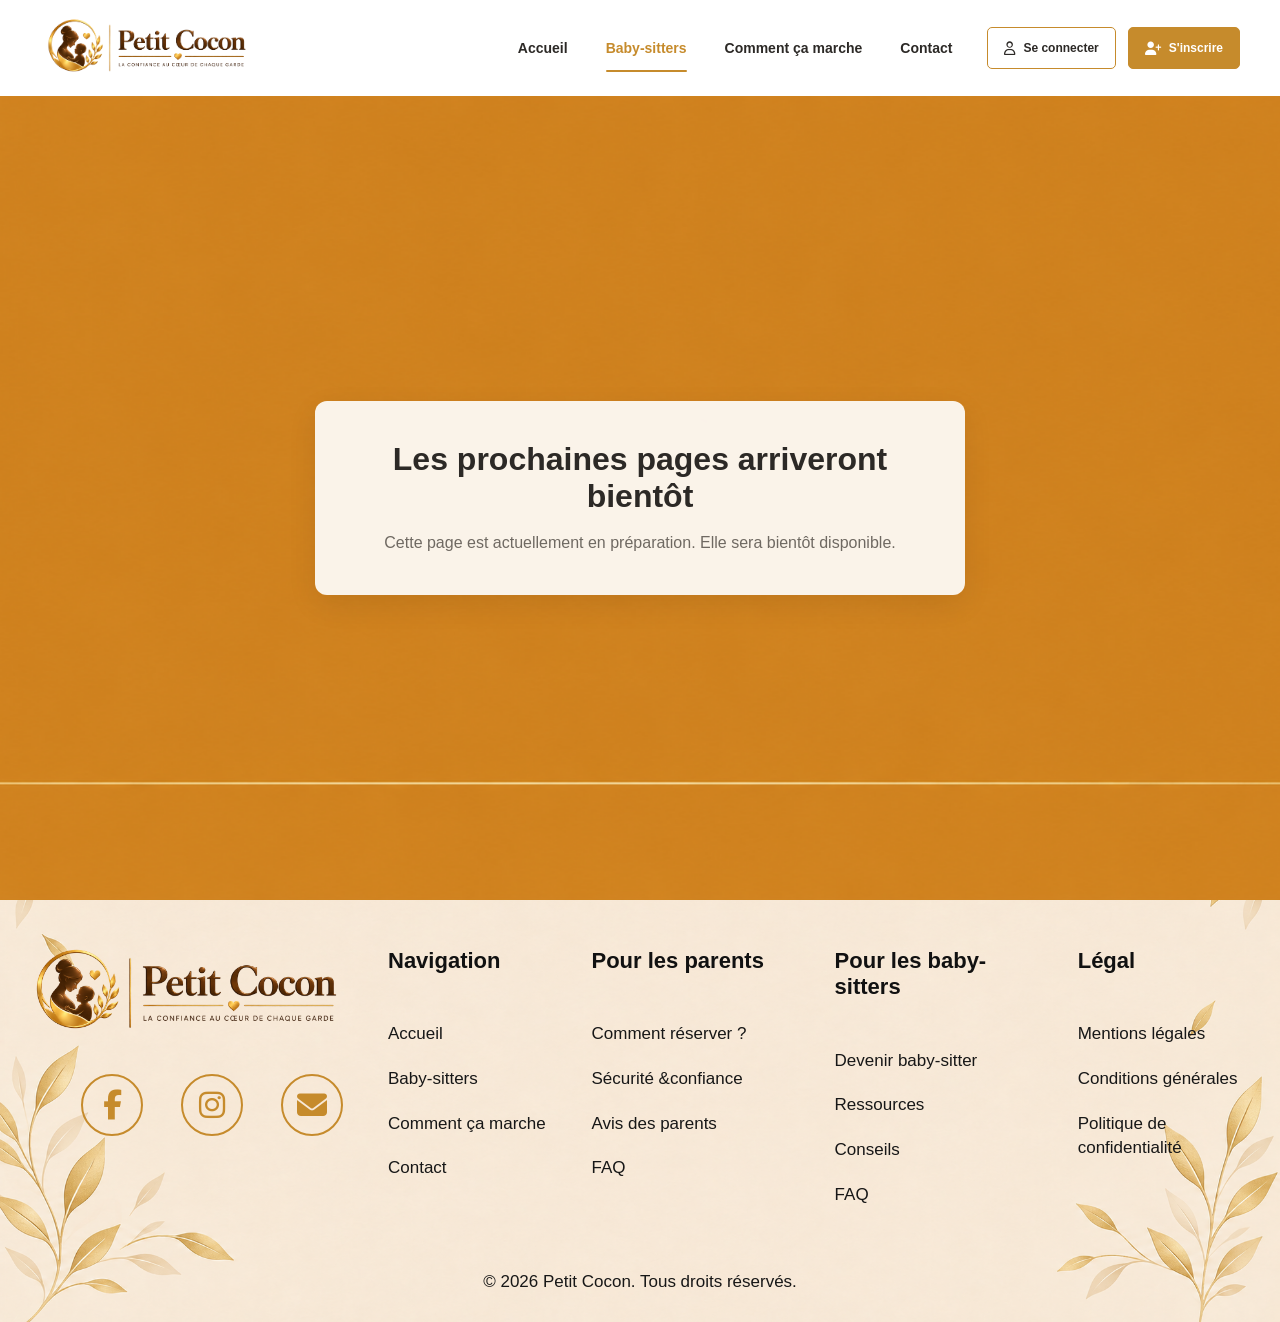
==== pages/baby-sitters.html @ 14e67edc "Présentation des deux pages faites" ====
<!DOCTYPE html>

<html lang="fr">

<head>

<!-- ==========================================
     INFORMATIONS DU DOCUMENT
=========================================== -->

<!-- Encodage des caractères -->
<meta charset="UTF-8">

<!-- Adaptation aux écrans mobiles -->
<meta name="viewport" content="width=device-width, initial-scale=1.0">

<!-- Titre SEO -->
<title>Baby-sitters - Petit Cocon</title>

<!-- Description SEO -->
<meta
    name="description"
    content="Découvrez les baby-sitters vérifiées proposées par Petit Cocon pour une garde d'enfants simple, sereine et en toute confiance."
>

<!-- Autorisation d'indexation -->
<meta name="robots" content="index, follow">

<!-- Favicon -->
<link
    rel="icon"
    type="image/png"
    href="../assets/images/favicon.png"
>


<!-- ==========================================
     FONT AWESOME
=========================================== -->

<link
    rel="stylesheet"
    href="https://cdnjs.cloudflare.com/ajax/libs/font-awesome/6.5.2/css/all.min.css"
>


<!-- ==========================================
     FEUILLES DE STYLE
=========================================== -->

<!-- Variables globales -->
<link rel="stylesheet" href="../css/variables.css">

<!-- Styles globaux -->
<link rel="stylesheet" href="../css/global.css">

<!-- Styles du Header -->
<link rel="stylesheet" href="../css/header.css">

<!-- Styles du Footer -->
<link rel="stylesheet" href="../css/footer.css">

<!-- Responsive -->
<link rel="stylesheet" href="../css/responsive.css">

<link rel="stylesheet" href="../css/coming-soon.css">

<link rel="stylesheet" href="../css/register-modal.css">
    
</head>

<body>


<!-- ==========================================
     HEADER
=========================================== -->

<header class="site-header">

    <div class="container header-container">


        <!-- ======================================
             LOGO
        ======================================= -->

        <a
            href="../index.html"
            class="logo"
            aria-label="Petit Cocon - Accueil"
        >

            <picture>

                <!-- Logo utilisé uniquement sur mobile -->
                <source
                    media="(max-width: 800px)"
                    srcset="../assets/images/logo-mobile.png"
                >

                <!-- Logo utilisé sur desktop et tablette -->
                <img
                    src="../assets/images/logo.png"
                    alt="Petit Cocon"
                >

            </picture>

        </a>


        <!-- ======================================
             NAVIGATION PRINCIPALE
        ======================================= -->

        <nav
            class="main-nav"
            id="main-menu"
            aria-label="Navigation principale"
        >

            <ul>

                <li>
                    <a href="../index.html">
                        Accueil
                    </a>
                </li>

                <li>
                    <a
                        href="baby-sitters.html"
                        class="active"
                        aria-current="page"
                    >
                        Baby-sitters
                    </a>
                </li>

                <li>
                    <a href="faq.html   ">
                        Comment ça marche
                    </a>
                </li>

                <li>
                    <a href="contact.html">
                        Contact
                    </a>
                </li>

            </ul>

        </nav>


        <!-- ======================================
             ACTIONS DESKTOP
        ======================================= -->

        <div class="header-actions">

            <!-- Connexion -->
            <a
                href="connexion.html"
                class="btn-login"
            >

                <i
                    class="fa-regular fa-user"
                    aria-hidden="true"
                ></i>

                <span>Se connecter</span>

            </a>


            <!-- Inscription -->
            <button
                type="button"
                class="btn-register"
                id="register-modal-open"
                aria-haspopup="dialog"
                aria-controls="register-modal"
            >
            
                <i
                    class="fa-solid fa-user-plus"
                    aria-hidden="true"
                ></i>
            
                <span>S'inscrire</span>
            
            </button>

        </div>


        <!-- ======================================
             BOUTON MENU MOBILE
        ======================================= -->

        <button
            type="button"
            class="menu-toggle"
            id="menu-toggle"
            aria-label="Ouvrir le menu"
            aria-controls="main-menu"
            aria-expanded="false"
        >

            <!-- Icône Font Awesome -->
            <i
                class="fa-solid fa-bars"
                aria-hidden="true"
            ></i>

        </button>

    </div>

</header>

<!-- ==========================================
     MODAL CHOIX INSCRIPTION
========================================== -->

<div
    class="register-modal"
    id="register-modal"
    aria-hidden="true"
>

    <div
        class="register-modal-overlay"
        data-modal-close
    ></div>

    <div
        class="register-modal-content"
        role="dialog"
        aria-modal="true"
        aria-labelledby="register-modal-title"
    >

        <button
            type="button"
            class="register-modal-close"
            id="register-modal-close"
            aria-label="Fermer"
        >
            <i
                class="fa-solid fa-xmark"
                aria-hidden="true"
            ></i>
        </button>

        <p class="register-modal-eyebrow">
            Créer votre compte
        </p>

        <h2 id="register-modal-title">
            Vous êtes...
        </h2>

        <div class="register-modal-options">

            <a
                href="pages/inscription-parent.html"
                class="register-option"
                data-register-type="parent"
            >
                <i
                    class="fa-solid fa-people-roof"
                    aria-hidden="true"
                ></i>

                <span>
                    <strong>Parent</strong>
                    <small>Je recherche une baby-sitter</small>
                </span>
            </a>

            <a
                href="pages/inscription-babysitter.html"
                class="register-option"
                data-register-type="babysitter"
            >
                <i
                    class="fa-solid fa-baby"
                    aria-hidden="true"
                ></i>

                <span>
                    <strong>Baby-sitter</strong>
                    <small>Je souhaite garder des enfants</small>
                </span>
            </a>

        </div>

    </div>

</div>

<!-- ==========================================
     CONTENU DE LA PAGE
     Vide pour le moment
=========================================== -->

<!-- ======================================
     CONTENU TEMPORAIRE
======================================= -->

<main class="coming-soon">

    <div class="coming-soon-content">

        <h1>Les prochaines pages arriveront bientôt</h1>

        <p>
            Cette page est actuellement en préparation.
            Elle sera bientôt disponible.
        </p>

    </div>

</main>


<!-- ==========================================
     FOOTER
=========================================== -->

<footer class="site-footer">

    <div class="footer-container">


        <!-- Logo complet -->
        <div class="footer-brand">

            <img
                src="../assets/images/logo.png"
                alt="Petit Cocon"
                class="footer-logo"
            >

            <div class="footer-socials">

                <a
                    href="#"
                    aria-label="Facebook"
                >
                    <i class="fa-brands fa-facebook-f"></i>
                </a>

                <a
                    href="#"
                    aria-label="Instagram"
                >
                    <i class="fa-brands fa-instagram"></i>
                </a>

                <a
                    href="mailto:contact@petitcocon.fr"
                    aria-label="Nous contacter par email"
                >
                    <i class="fa-solid fa-envelope"></i>
                </a>

            </div>

        </div>


        <!-- Navigation -->
        <div class="footer-column">

            <h2>Navigation</h2>

            <ul>

                <li>
                    <a href="../index.html">
                        Accueil
                    </a>
                </li>

                <li>
                    <a href="baby-sitters.html">
                        Baby-sitters
                    </a>
                </li>

                <li>
                    <a href="comment-ca-marche.html">
                        Comment ça marche
                    </a>
                </li>

                <li>
                    <a href="contact.html">
                        Contact
                    </a>
                </li>

            </ul>

        </div>


        <!-- Parents -->
        <div class="footer-column">

            <h2>Pour les parents</h2>

            <ul>

                <li>
                    <a href="#">
                        Comment réserver ?
                    </a>
                </li>

                <li>
                    <a href="#">
                        Sécurité &confiance
                    </a>
                </li>

                <li>
                    <a href="#">
                        Avis des parents
                    </a>
                </li>

                <li>
                    <a href="faq.html">
                        FAQ
                    </a>
                </li>

            </ul>

        </div>


        <!-- Baby-sitters -->
        <div class="footer-column">

            <h2>Pour les baby-sitters</h2>

            <ul>

                <li>
                    <a href="inscription.html">
                        Devenir baby-sitter
                    </a>
                </li>

                <li>
                    <a href="#">
                        Ressources
                    </a>
                </li>

                <li>
                    <a href="#">
                        Conseils
                    </a>
                </li>

                <li>
                    <a href="faq.html">
                        FAQ
                    </a>
                </li>

            </ul>

        </div>


        <!-- Légal -->
        <div class="footer-column">

            <h2>Légal</h2>

            <ul>

                <li>
                    <a href="#">
                        Mentions légales
                    </a>
                </li>

                <li>
                    <a href="#">
                        Conditions générales
                    </a>
                </li>

                <li>
                    <a href="#">
                        Politique de confidentialité
                    </a>
                </li>

            </ul>

        </div>

    </div>


    <div class="footer-bottom">

        <p>
            © 2026 Petit Cocon. Tous droits réservés.
        </p>

    </div>

</footer>


<!-- ==========================================
     JAVASCRIPT
=========================================== -->

<!-- JS spécifique au Header -->
<script src="../js/header.js" defer></script>


</body>

</html>
---- css/variables.css ----
/* ==========================================
   VARIABLES GLOBALES
========================================== */

:root {

    /* ------------------------------------------
       Couleurs
    ------------------------------------------ */

    --primary: #c68b2c;
    --primary-dark: #a9701b;

    --text: #2c2926;
    --text-light: #6f6962;

    --white: #ffffff;


    /* ------------------------------------------
       Conteneur
    ------------------------------------------ */

    --container-width: 1240px;

    --container-padding: 24px;


    /* ------------------------------------------
       Transitions
    ------------------------------------------ */

    --transition: 0.25s ease;

}
---- css/global.css ----
/* ==========================================
   RESET
========================================== */

*,
*::before,
*::after {
    box-sizing: border-box;
}


/* ==========================================
   DOCUMENT
========================================== */

html {
    scroll-behavior: smooth;
}

body {
    margin: 0;

    background-color: var(--white);

    color: var(--text);

    /*
     * Police de base.
     * Nous pourrons remplacer cette valeur par
     * la police exacte de tes assets si elle existe.
     */
    font-family: Arial, Helvetica, sans-serif;

    -webkit-font-smoothing: antialiased;
    text-rendering: optimizeLegibility;
}


/* ==========================================
   IMAGES
========================================== */

img {
    display: block;
    max-width: 100%;
}


/* ==========================================
   LIENS
========================================== */

a {
    color: inherit;
}


/* ==========================================
   BOUTONS / FORMULAIRES
========================================== */

button,
input,
textarea,
select {
    font: inherit;
}


/* ==========================================
   CONTENEUR
========================================== */

.container {
    width: min(
        calc(100% - (var(--container-padding) * 2)),
        var(--container-width)
    );

    margin-inline: auto;
}
---- css/header.css ----
/* ==========================================
   HEADER — STRUCTURE DESKTOP
========================================== */

.site-header {
    position: relative;

    width: 100%;

    background-color: var(--white);
    /* background-color: #FEF6E3; */ /* : couleur crème à garder et utiliser*/ 
    position: sticky;
    top: 0;
    z-index: 1000; 
}


/* ==========================================
   CONTENEUR DU HEADER
========================================== */

.header-container {
    min-height: 96px;

    display: flex;
    align-items: center;

    gap: 35px;
}


/* ==========================================
   LOGO
========================================== */

/*
 * Le logo est une image complète.
 *
 * Pour modifier facilement sa taille :
 *
 * width: 155px;
 *
 * Tu peux tester :
 * 145px
 * 150px
 * 155px
 * 160px
 * etc.
 */

.logo {
    display: block;

    flex-shrink: 0;

    text-decoration: none;
}

/* ==========================================
   LOGO — DESKTOP / TABLETTE
========================================== */

.logo img {
    width: 210px;
    height: auto;
}

/* ==========================================
   LOGO — MOBILE
========================================== */

@media (max-width: 800px) {

    .logo img {
        width: 260px !important;
        height: auto;
    }

}

/* ==========================================
   NAVIGATION
========================================== */

.main-nav {
    margin-left: auto;
}

.main-nav ul {
    display: flex;
    align-items: center;

    gap: 38px;

    margin: 0;
    padding: 0;

    list-style: none;
}


/* Liens de navigation */

.main-nav a {
    position: relative;

    display: inline-flex;
    align-items: center;

    min-height: 96px;

    color: var(--text);

    /*
     * Épaisseur légèrement renforcée pour
     * mieux correspondre à la maquette.
     */
    font-size: 14px;
    font-weight: 600;

    text-decoration: none;

    transition: color var(--transition);
}


/* Survol */

.main-nav a:hover {
    color: var(--primary);
}


/* Page active */

.main-nav a.active {
    color: var(--primary);
}


/* Soulignement de la page active */

.main-nav a.active::after {
    content: "";

    position: absolute;

    left: 0;
    right: 0;

    bottom: 24px;

    height: 2px;

    border-radius: 999px;

    background-color: var(--primary);
}


/* ==========================================
   BOUTONS HEADER
========================================== */

.header-actions {
    display: flex;
    align-items: center;

    gap: 12px;

    flex-shrink: 0;
}


/* Style commun */

.btn-login,
.btn-register {
    min-height: 42px;

    display: inline-flex;
    align-items: center;
    justify-content: center;

    gap: 8px;

    padding: 0 16px;

    border-radius: 5px;

    font-size: 12px;
    font-weight: 600;

    text-decoration: none;

    white-space: nowrap;

    transition:
        background-color var(--transition),
        color var(--transition),
        border-color var(--transition);
}


/* ------------------------------------------
   Bouton connexion
------------------------------------------ */

.btn-login {
    border: 1px solid var(--primary);

    background-color: var(--white);

    color: var(--text);
}

.btn-login:hover {
    background-color: #faf6ef;
}


/* ------------------------------------------
   Bouton inscription
------------------------------------------ */

.btn-register {
    border: 1px solid var(--primary);

    background-color: var(--primary);

    color: var(--white);
}

.btn-register:hover {
    background-color: var(--primary-dark);

    border-color: var(--primary-dark);
}


/* ------------------------------------------
   Icônes Font Awesome
------------------------------------------ */

.btn-login i,
.btn-register i {
    font-size: 13px;
}


/* ==========================================
   BOUTON HAMBURGER
========================================== */

/*
 * Caché sur desktop et tablette.
 * Visible uniquement sur mobile.
 */

.menu-toggle {
    display: none;

    width: 42px;
    height: 42px;

    align-items: center;
    justify-content: center;

    margin-left: auto;

    padding: 0;

    border: 0;

    background: transparent;

    color: var(--text);

    cursor: pointer;
}


/* Icône Font Awesome */

.menu-toggle i {
    font-size: 22px;
}

/* ==========================================
   DESKTOP
========================================== */
@media (min-width: 1024px) {
    .header-container {
        width: calc(100% - 80px);
    }
}

/* ==========================================
   TABLETTE
========================================== */

/*
 * On conserve ici le comportement desktop :
 * la navigation reste visible.
 *
 * Cela correspond au rendu tablette que tu
 * m'as indiqué comme étant satisfaisant.
 */

@media (max-width: 1050px) {

    .header-container {
        gap: 15px;
    }

    .main-nav ul {
        gap: 22px;
    }

    .main-nav a {
        font-size: 13px;
    }

    .btn-login,
    .btn-register {
        padding-inline: 12px;
    }

}


/* ==========================================
   MOBILE
========================================== */

@media (max-width: 800px) {

    /* ------------------------------------------
       Header mobile
    ------------------------------------------ */

    .header-container {
        min-height: 76px;
    }


    /* ------------------------------------------
       Logo mobile
    ------------------------------------------ */

    .logo img {
        width: 125px;
    }


    /* ------------------------------------------
       Actions desktop masquées
    ------------------------------------------ */

    .header-actions {
        display: none;
    }


    /* ------------------------------------------
       Navigation fermée
    ------------------------------------------ */

    .main-nav {
        display: none;
    }


    /* ------------------------------------------
       Navigation ouverte
    ------------------------------------------ */

    .main-nav.is-open {
        position: absolute;

        top: 100%;
        left: 0;
        right: 0;

        display: block;

        padding: 18px var(--container-padding) 22px;

        background-color: var(--white);

        border-top: 1px solid rgba(0, 0, 0, 0.05);

        box-shadow: 0 10px 25px rgba(0, 0, 0, 0.07);

        z-index: 1000;
    }


    /* Liste mobile */

    .main-nav.is-open ul {
        flex-direction: column;
        align-items: stretch;

        gap: 0;
    }


     /* ------------------------------------------
       Liste mobile
    ------------------------------------------ */

    .main-nav.is-open ul {
        flex-direction: column;
        align-items: stretch;

        gap: 0;
    }


    /* Liens mobiles */

    .main-nav.is-open a {
        min-height: 50px;

        justify-content: flex-start;

        font-size: 14px;
    }


    /* Suppression du soulignement desktop */

    .main-nav.is-open a.active::after {
        display: none;
    }


    /* ------------------------------------------
       Actions dans le menu mobile
    ------------------------------------------ */

    .main-nav.is-open ~ .header-actions {
        position: absolute;

        top: calc(100% + 218px);
        left: 0;
        right: 0;

        display: flex;
        flex-direction: column;

        gap: 10px;

        padding: 0 var(--container-padding) 22px;

        background-color: var(--white);

        z-index: 1001;
    }


    /* Boutons mobile */

    .main-nav.is-open ~ .header-actions .btn-login,
    .main-nav.is-open ~ .header-actions .btn-register {
        width: 100%;
        min-height: 46px;

        justify-content: center;

        font-size: 14px;
    }

    
    /* ------------------------------------------
       Hamburger
    ------------------------------------------ */

    .menu-toggle {
        display: flex;
    }

}


/* ==========================================
   PETITS ÉCRANS
========================================== */

@media (max-width: 480px) {

    :root {
        --container-padding: 18px;
    }


    /* Logo légèrement réduit */

    .logo img {
        width: 115px;
    }

}
---- css/footer.css ----
/* ==========================================
   FOOTER Couleur du background footer générer 3 "#F7E8D8"
========================================== */

.site-footer {
    position: relative;
    width: 100%;
    background-color: #fdf8f1;

    /* Remplace le nom du fichier si ton background
       porte un autre nom */
    background-image: url("../assets/images/decorations/footer-bg.png");
    background-repeat: no-repeat;
    background-position: right bottom;
    background-size: cover;
}

.footer-container {
    width: min(
        calc(100% - (var(--container-padding) * 2)),
        1400px
    );
    margin-inline: auto;
    padding: 40px 0 55px;  /* padding: 70px 0 55px; : ancienne valeur*/

    display: grid;
    grid-template-columns: 1.6fr 0.8fr 1fr 1fr 0.9fr;
    gap: 45px;
}

/* Logo */

.footer-brand {
    display: flex;
    flex-direction: column;
    align-items: flex-start;
}

.footer-logo {
    width: 420px;
    max-width: 100%;
    height: auto;
}

/* Réseaux sociaux */

.footer-socials {
    display: flex;
    gap: 38px;    /* Espacement entre les icones */
    margin-top: 25px;   /* L'espacement entre le haut des élément du footer et les icones */
}

.footer-socials a {
    width: 62px;  /* Taille des icones : du plus fin au plus gros (forme ovale) longeur*/
    height: 62px; /* Largeur, hauteur */

    display: flex;
    align-items: center;
    justify-content: center;

    border: 2px solid var(--primary);
    border-radius: 50%;

    color: var(--primary);
    font-size: 30px;
    text-decoration: none;

    transition:
        background-color var(--transition),
        color var(--transition);
}

.footer-socials a:hover {
    background-color: var(--primary);
    color: var(--white);
}

/* Colonnes */

.footer-column h2 {
    margin: 8px 0 48px;

    color: #111;
    font-size: 22px;
    line-height: 1.2;/* line-height: 1.2; */
    font-weight: 700;
}

.footer-column ul {
    display: flex;
    flex-direction: column;
    gap: 20px;

    margin: 0;
    padding: 0;
    list-style: none;
}

.footer-column a {
    color: #171717;
    font-size: 17px;
    line-height: 1.45;
    text-decoration: none;
}

.footer-column a:hover {
    color: var(--primary);
}

/* Copyright */

.footer-bottom {
    width: min(
        calc(100% - (var(--container-padding) * 2)),
        1400px
    );
    margin-inline: auto;
    padding: 10px 0 30px; /* padding: 28px 0 50px; : ancienne valeur */

    /* border-top: 1px solid rgba(198, 139, 44, 0.25); : ligne du footer */

    text-align: center;
}

.footer-bottom p {
    margin: 0;
    color: #171717;
    font-size: 17px;
}

/* ==========================================
   FOOTER — TABLETTE
========================================== */

@media (min-width: 801px) and (max-width: 1050px) {

    .site-footer {
        background-size: cover;
        background-position: center;
        background-repeat: no-repeat;
        /* background-size: auto 100%;
        background-position: right bottom;*/
       
    }

    .footer-container {
        width: calc(100% - 36px);
        padding: 45px 0 35px;

        grid-template-columns:
            1.5fr
            1fr
            1.15fr
            1.15fr
            1fr;

        gap: 24px;
    }

    .footer-logo {
        width: 230px;
    }

    .footer-socials {
        gap: 18px;
        margin-top: 28px;
        margin-left: 21px;
    }

    .footer-socials a {
        width: 40px;
        height: 40px;
        font-size: 20px;
    }

    .footer-column h2 {
        margin: 5px 0 28px;
        font-size: 16px;
    }

    .footer-column ul {
        gap: 10px;
    }

    .footer-column a {
        font-size: 12px;
    }

    .footer-bottom {
        width: calc(100% - 48px);
        padding: 20px 0 30px;
    }

    .footer-bottom p {
        font-size: 13px;
    }
}


/* ==========================================
   FOOTER — MOBILE
========================================== */

@media (max-width: 800px) {

    .site-footer {
        /* background-size: 130px auto;
        background-position: right bottom; */
        background-size: cover;
        background-position: 100% center; /* background-position: 1% center; :Cela permet de choisir quelle partie de l'image reste visible sans jamais la déformer.*/
        background-repeat: no-repeat;
    }

    .footer-container {
        width: calc(100% - 86px);
        padding: 25px 0 10px;

        display: grid;
        grid-template-columns: repeat(2, 1fr);
        gap: 30px 22px;
    }

    /* Logo sur toute la largeur */

    .footer-brand {
        grid-column: 1 / -1;
        align-items: center;
        text-align: center;
    }

    .footer-logo {
        width: 200px;
        margin-right: 170px;
    }

    .footer-socials {
        gap: 18px;
        margin-top: 22px;
        margin-right: 170px;
    }

    .footer-socials a {
        width: 44px;
        height: 44px;
        font-size: 19px;
    }

    /* Colonnes */

    .footer-column {
        text-align: left;
    }

    .footer-column h2 {
        margin: 0 0 15px;
        font-size: 15px;
    }

    .footer-column ul {
        gap: 10px;
    }

    .footer-column a {
        font-size: 12px;
        line-height: 1.4;
    }

    /* Copyright */

    .footer-bottom {
        width: calc(100% - 36px);
        padding: 17px 0 25px;
    }

    .footer-bottom p {
        font-size: 12px;
        line-height: 1.4;
    }
}

/* ==========================================
   FOOTER — DESKTOP
========================================== */
@media (min-width: 1051px) {
    .footer-socials {
        margin-top: 28px;
        margin-left: 57px;
    }
}
---- css/responsive.css ----
/* ==========================================
   RESPONSIVE — MOBILE
========================================== */

/*
 * Les adaptations générales mobile seront
 * ajoutées progressivement section par section.
 *
 * Pour le moment :
 * Header uniquement.
 */

 @media (min-width: 1051px) {
    .home-bottom {
        display: grid;
        grid-template-columns: 1fr 1fr;
        align-items: stretch;
        width: 100%;
    }

    .home-bottom .babysitter-section,
    .home-bottom .testimonials-section {
        width: 100%;
        margin: 0;
    }
}
---- css/coming-soon.css ----
/* ==========================================
   PAGE TEMPORAIRE — COMING SOON
========================================== */

.coming-soon {

    /* Image de fond */
    min-height: calc(100vh - 96px);

    display: flex;
    align-items: center;
    justify-content: center;

    padding: 60px var(--container-padding);

    background-image: url("../assets/images/decorations/footer-bg1.png");
    background-position: center;
    background-repeat: no-repeat;
    background-size: cover;
}


/* ==========================================
   CONTENU
========================================== */

.coming-soon-content {

    max-width: 650px;

    padding: 40px;

    text-align: center;

    background-color: rgba(255, 255, 255, 0.90);

    border-radius: 12px;

    box-shadow: 0 10px 30px rgba(0, 0, 0, 0.08);
}


/* ==========================================
   TITRE
========================================== */

.coming-soon-content h1 {

    margin: 0 0 15px;

    color: var(--text);

    font-size: 32px;
    font-weight: 700;
}


/* ==========================================
   TEXTE
========================================== */

.coming-soon-content p {

    margin: 0;

    color: var(--text-light);

    font-size: 16px;
    line-height: 1.6;
}


/* ==========================================
   MOBILE
========================================== */

@media (max-width: 800px) {

    .coming-soon {

        min-height: calc(100vh - 76px);

        padding: 40px var(--container-padding);

    }


    .coming-soon-content {

        padding: 30px 22px;

    }


    .coming-soon-content h1 {

        font-size: 25px;

    }


    .coming-soon-content p {

        font-size: 14px;

    }

}
---- css/register-modal.css ----
/* ==========================================
   MODAL INSCRIPTION
========================================== */

.register-modal {
    position: fixed;
    inset: 0;
    z-index: 2000;
    display: none;
    align-items: center;
    justify-content: center;
    padding: 24px;
}

.register-modal.is-open {
    display: flex;
}

.register-modal-overlay {
    position: absolute;
    inset: 0;
    background-color: rgba(44, 41, 38, 0.55);
}

.register-modal-content {
    position: relative;
    z-index: 1;
    width: 100%;
    max-width: 480px;
    padding: 38px;
    border-radius: 18px;
    background-color: #fffdf9;
    box-shadow: 0 15px 50px rgba(0, 0, 0, 0.15);
}

.register-modal-close {
    position: absolute;
    top: 16px;
    right: 16px;
    width: 36px;
    height: 36px;
    display: flex;
    align-items: center;
    justify-content: center;
    padding: 0;
    border: 0;
    border-radius: 50%;
    background-color: transparent;
    color: var(--text);
    font-size: 18px;
    cursor: pointer;
}

.register-modal-close:hover {
    color: var(--primary);
}

.register-modal-eyebrow {
    margin: 0 0 7px;
    color: var(--primary);
    font-size: 12px;
    font-weight: 600;
    letter-spacing: 1.2px;
    text-transform: uppercase;
    text-align: center;
}

.register-modal-content h2 {
    margin: 0 0 25px;
    color: #35271d;
    font-family: Georgia, "Times New Roman", serif;
    font-size: 30px;
    font-weight: 400;
    text-align: center;
}

.register-modal-options {
    display: flex;
    flex-direction: column;
    gap: 12px;
}

.register-option {
    display: flex;
    align-items: center;
    gap: 16px;
    padding: 17px;
    border: 1px solid #eadcc9;
    border-radius: 12px;
    background-color: var(--white);
    color: var(--text);
    text-decoration: none;
    transition:
        border-color var(--transition),
        background-color var(--transition),
        transform var(--transition);
}

.register-option:hover {
    border-color: var(--primary);
    background-color: #fff8ed;
    transform: translateY(-2px);
}

.register-option > i {
    width: 46px;
    height: 46px;
    display: flex;
    align-items: center;
    justify-content: center;
    flex-shrink: 0;
    border-radius: 50%;
    background-color: #f8eee1;
    color: var(--primary);
    font-size: 20px;
}

.register-option span {
    display: flex;
    flex-direction: column;
    gap: 4px;
}

.register-option strong {
    font-size: 14px;
}

.register-option small {
    color: var(--text-light);
    font-size: 11px;
}


/* ==========================================
   MOBILE
========================================== */

@media (max-width: 480px) {

    .register-modal {
        padding: 18px;
    }

    .register-modal-content {
        padding: 32px 20px 24px;
        border-radius: 16px;
    }

    .register-modal-content h2 {
        margin-bottom: 20px;
        font-size: 26px;
    }

    .register-option {
        padding: 14px;
        gap: 12px;
    }

    .register-option > i {
        width: 42px;
        height: 42px;
        font-size: 18px;
    }

    .register-option strong {
        font-size: 13px;
    }

    .register-option small {
        font-size: 10px;
    }

}
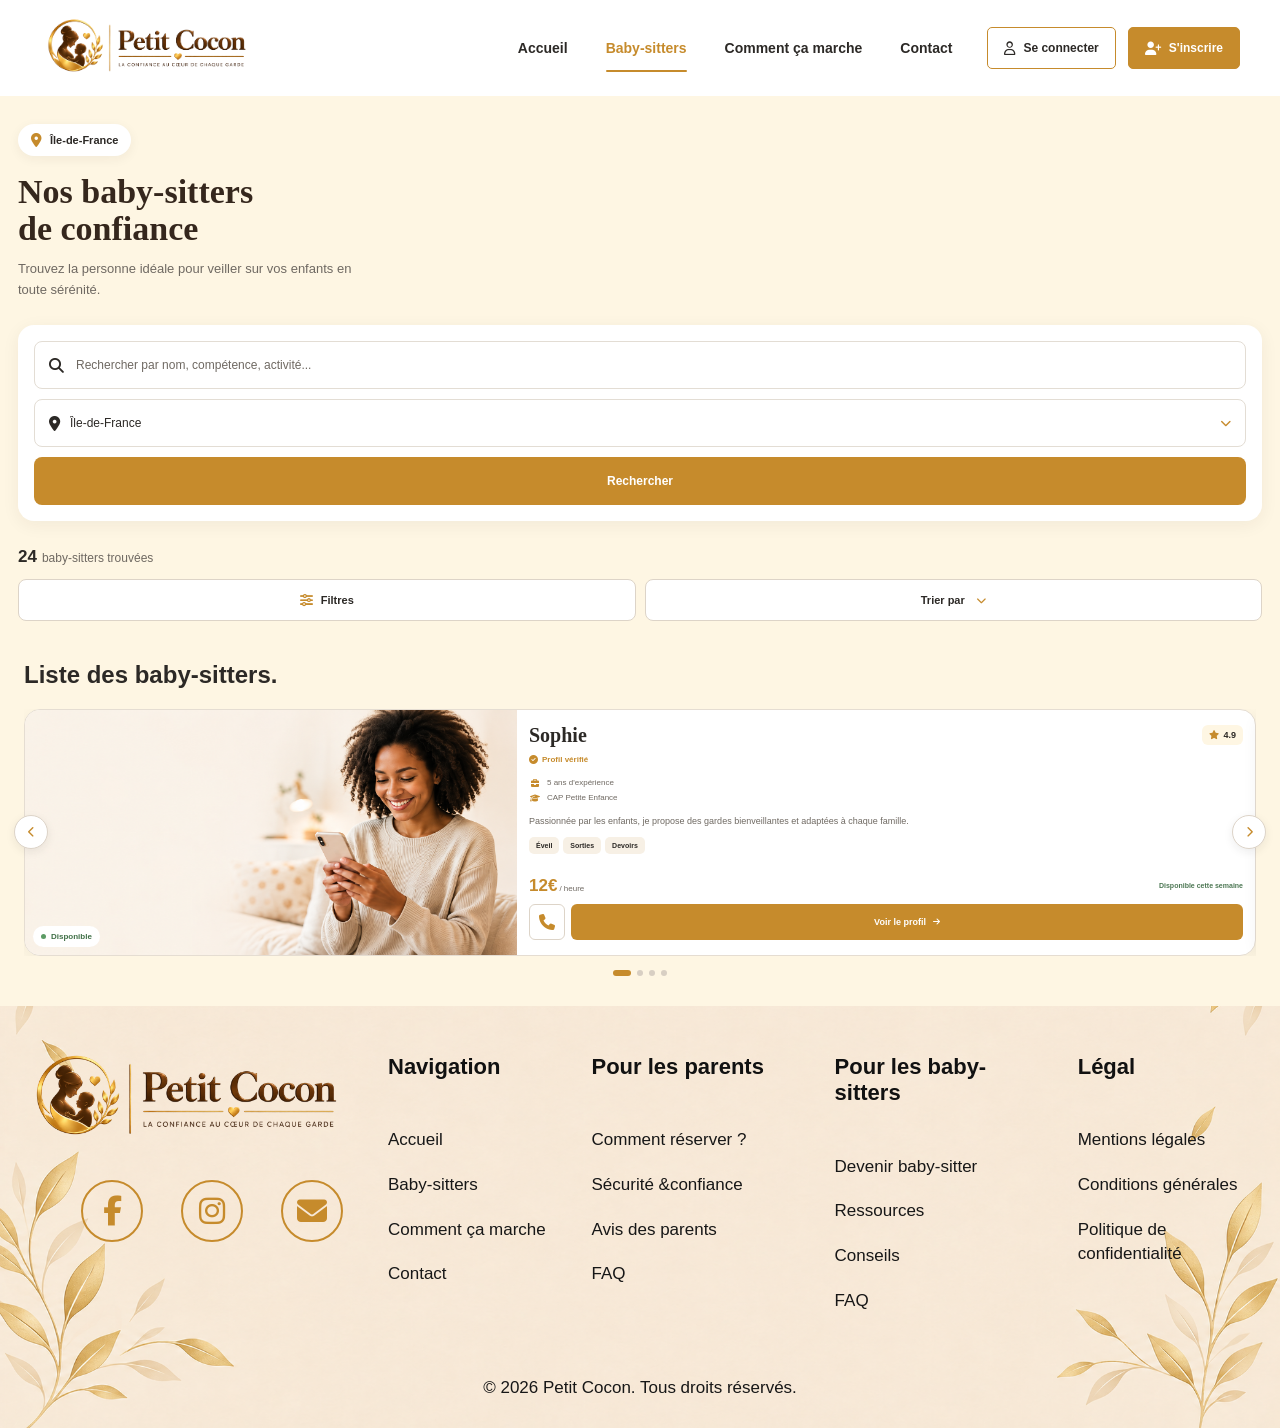
==== commit 0a8c6317: "Update - Erreur trouvé je pense" ====
--- a/pages/baby-sitters.html
+++ b/pages/baby-sitters.html
@@ -63,7 +63,7 @@
 <!-- Responsive -->
 <link rel="stylesheet" href="../css/responsive.css">
 
-<link rel="stylesheet" href="../css/coming-soon.css">
+<link rel="stylesheet" href="../css/babysitter.css">
 
 <link rel="stylesheet" href="../css/register-modal.css">
     
@@ -268,7 +268,7 @@
         <div class="register-modal-options">
 
             <a
-                href="pages/inscription-parent.html"
+                href="inscription-parent.html"
                 class="register-option"
                 data-register-type="parent"
             >
@@ -284,7 +284,7 @@
             </a>
 
             <a
-                href="pages/inscription-babysitter.html"
+                href="inscription-babysitter.html"
                 class="register-option"
                 data-register-type="babysitter"
             >
@@ -316,16 +316,129 @@
 
 <main class="coming-soon">
 
-    <div class="coming-soon-content">
-
-        <h1>Les prochaines pages arriveront bientôt</h1>
+    <section class="babysitters-intro" aria-labelledby="babysitters-title">
+    <div class="babysitters-intro-content">
+
+        <div class="babysitters-location">
+            <i class="fa-solid fa-location-dot" aria-hidden="true"></i>
+            <span>Île-de-France</span>
+        </div>
+
+        <h1 id="babysitters-title">
+            Nos baby-sitters<br>
+            de confiance
+        </h1>
 
         <p>
-            Cette page est actuellement en préparation.
-            Elle sera bientôt disponible.
+            Trouvez la personne idéale pour veiller
+            sur vos enfants en toute sérénité.
         </p>
 
     </div>
+</section>
+
+<section class="babysitters-search-section" aria-label="Rechercher un baby-sitter">
+    <div class="babysitters-search-card">
+
+        <div class="babysitters-search-field">
+            <i class="fa-solid fa-magnifying-glass" aria-hidden="true"></i>
+            <input
+                type="search"
+                name="search"
+                placeholder="Rechercher par nom, compétence, activité..."
+                aria-label="Rechercher un baby-sitter"
+            >
+        </div>
+
+        <div class="babysitters-location-field">
+            <i class="fa-solid fa-location-dot" aria-hidden="true"></i>
+
+            <select name="location" aria-label="Choisir une localisation">
+                <option value="ile-de-france">Île-de-France</option>
+            </select>
+
+            <i class="fa-solid fa-chevron-down" aria-hidden="true"></i>
+        </div>
+
+        <button type="submit" class="babysitters-search-button">
+            <span>Rechercher</span>
+        </button>
+
+    </div>
+</section>
+
+<section class="babysitters-results-toolbar" aria-label="Options de recherche">
+
+    <div class="babysitters-results-count">
+        <strong>24</strong>
+        <span>baby-sitters trouvées</span>
+    </div>
+
+    <div class="babysitters-results-actions">
+
+        <button
+            type="button"
+            class="babysitters-filter-button"
+            aria-label="Ouvrir les filtres"
+        >
+            <i class="fa-solid fa-sliders" aria-hidden="true"></i>
+            <span>Filtres</span>
+        </button>
+
+        <button
+            type="button"
+            class="babysitters-sort-button"
+            aria-label="Trier les résultats"
+        >
+            <span>Trier par</span>
+            <i class="fa-solid fa-chevron-down" aria-hidden="true"></i>
+        </button>
+
+    </div>
+
+</section>
+
+<section class="babysitters-list-section" aria-labelledby="babysitters-list-title">
+
+    <h2 id="babysitters-list-title" class="visually-hidden">
+        Liste des baby-sitters.
+    </h2>
+
+    <div class="babysitters-carousel">
+
+        <button
+            type="button"
+            class="babysitters-carousel-arrow babysitters-carousel-prev"
+            aria-label="Baby-sitter précédente"
+        >
+            <i class="fa-solid fa-chevron-left" aria-hidden="true"></i>
+        </button>
+
+        <div class="babysitters-carousel-viewport">
+
+            <div class="babysitters-carousel-track">
+
+                <!-- Les cartes seront générées par JavaScript -->
+
+            </div>
+
+        </div>
+
+        <button
+            type="button"
+            class="babysitters-carousel-arrow babysitters-carousel-next"
+            aria-label="Baby-sitter suivante"
+        >
+            <i class="fa-solid fa-chevron-right" aria-hidden="true"></i>
+        </button>
+
+    </div>
+
+    <div class="babysitters-carousel-dots" aria-label="Navigation des baby-sitters">
+        <!-- Les indicateurs seront générés par JavaScript -->
+    </div>
+
+</section>
 
 </main>
 
@@ -533,7 +646,7 @@
 
 <!-- JS spécifique au Header -->
 <script src="../js/header.js" defer></script>
-
+<script src="../js/babysitters.js" defer></script>
 
 </body>
 
--- a/css/babysitter.css
+++ b/css/babysitter.css
@@ -0,0 +1,550 @@
+.babysitters-intro {
+    width: 100%;
+    padding: 28px 18px 20px;
+    background-color: #fef6e3;
+}
+
+.babysitters-intro-content {
+    position: relative;
+    width: 100%;
+}
+
+.babysitters-location {
+    display: inline-flex;
+    align-items: center;
+    gap: 8px;
+    margin-bottom: 18px;
+    padding: 9px 13px;
+    border-radius: 20px;
+    background-color: var(--white);
+    color: var(--text);
+    font-size: 11px;
+    font-weight: 700;
+    box-shadow: 0 3px 12px rgba(44, 41, 38, 0.06);
+}
+
+.babysitters-location i {
+    color: var(--primary);
+    font-size: 14px;
+}
+
+.babysitters-intro h1 {
+    max-width: 340px;
+    margin: 0;
+    color: #35271d;
+    font-family: Georgia, "Times New Roman", serif;
+    font-size: 34px;
+    line-height: 1.08;
+    font-weight: 700;
+}
+
+.babysitters-intro p {
+    max-width: 340px;
+    margin: 12px 0 0;
+    color: var(--text-light);
+    font-size: 13px;
+    line-height: 1.6;
+}
+
+.babysitters-search-section {
+    width: 100%;
+    padding: 4px 18px 22px;
+    background-color: #fef6e3;
+}
+
+.babysitters-search-card {
+    width: 100%;
+    padding: 16px;
+    border-radius: 16px;
+    background-color: var(--white);
+    box-shadow: 0 4px 18px rgba(44, 41, 38, 0.06);
+}
+
+.babysitters-search-field,
+.babysitters-location-field {
+    position: relative;
+    width: 100%;
+    height: 48px;
+    display: flex;
+    align-items: center;
+    border: 1px solid #e3ddd4;
+    border-radius: 8px;
+    background-color: var(--white);
+}
+
+.babysitters-search-field {
+    margin-bottom: 10px;
+}
+
+.babysitters-search-field > i,
+.babysitters-location-field > i:first-child {
+    flex-shrink: 0;
+    margin-left: 14px;
+    color: var(--text);
+    font-size: 15px;
+}
+
+.babysitters-search-field input {
+    width: 100%;
+    height: 100%;
+    padding: 0 12px;
+    border: 0;
+    outline: none;
+    background: transparent;
+    color: var(--text);
+    font-size: 12px;
+}
+
+.babysitters-search-field input::placeholder {
+    color: var(--text-light);
+}
+
+.babysitters-location-field {
+    margin-bottom: 10px;
+}
+
+.babysitters-location-field select {
+    width: 100%;
+    height: 100%;
+    padding: 0 34px 0 10px;
+    border: 0;
+    outline: none;
+    appearance: none;
+    background: transparent;
+    color: var(--text);
+    font-size: 12px;
+    cursor: pointer;
+}
+
+.babysitters-location-field > i:last-child {
+    position: absolute;
+    right: 14px;
+    color: var(--primary);
+    font-size: 11px;
+    pointer-events: none;
+}
+
+.babysitters-search-button {
+    width: 100%;
+    min-height: 48px;
+    display: flex;
+    align-items: center;
+    justify-content: center;
+    border: 0;
+    border-radius: 8px;
+    background-color: var(--primary);
+    color: var(--white);
+    font-size: 12px;
+    font-weight: 700;
+    cursor: pointer;
+    transition: background-color var(--transition);
+}
+
+.babysitters-search-button:hover {
+    background-color: var(--primary-dark);
+}
+
+.babysitters-results-toolbar {
+    width: 100%;
+    padding: 4px 18px 16px;
+    background-color: #fef6e3;
+}
+
+.babysitters-results-count {
+    display: flex;
+    align-items: baseline;
+    gap: 5px;
+    margin-bottom: 12px;
+    color: var(--text-light);
+    font-size: 12px;
+}
+
+.babysitters-results-count strong {
+    color: var(--text);
+    font-size: 17px;
+}
+
+.babysitters-results-actions {
+    display: flex;
+    align-items: center;
+    gap: 9px;
+}
+
+.babysitters-filter-button,
+.babysitters-sort-button {
+    min-height: 42px;
+    display: flex;
+    align-items: center;
+    justify-content: center;
+    gap: 8px;
+    padding: 0 14px;
+    border: 1px solid #ddd4c8;
+    border-radius: 8px;
+    background-color: var(--white);
+    color: var(--text);
+    font-size: 11px;
+    font-weight: 700;
+    cursor: pointer;
+}
+
+.babysitters-filter-button {
+    flex: 1;
+}
+
+.babysitters-sort-button {
+    flex: 1;
+}
+
+.babysitters-filter-button i {
+    color: var(--primary);
+    font-size: 13px;
+}
+
+.babysitters-sort-button i {
+    margin-left: 3px;
+    color: var(--primary);
+    font-size: 10px;
+}
+
+.babysitters-list-section {
+    width: 100%;
+    padding: 4px 24px 30px;
+    background-color: #fef6e3;
+}
+
+.babysitters-list {
+    display: flex;
+    flex-direction: column;
+    gap: 16px;
+}
+
+.babysitter-card {
+    width: 100%;
+    min-height: 245px;
+    display: grid;
+    grid-template-columns: 40% 60%;
+    overflow: hidden;
+    border: 1px solid #e5ddd2;
+    border-radius: 16px;
+    background-color: var(--white);
+    box-shadow: 0 4px 16px rgba(44, 41, 38, 0.05);
+}
+
+
+/* ========================================
+   PARTIE GAUCHE — PHOTO — 40 %
+======================================== */
+
+.babysitter-card-photo {
+    position: relative;
+    width: 100%;
+    height: 100%;
+    min-height: 245px;
+    overflow: hidden;
+}
+
+.babysitter-card-photo img {
+    width: 100%;
+    height: 100%;
+    object-fit: cover;
+}
+
+.babysitter-availability {
+    position: absolute;
+    left: 8px;
+    bottom: 8px;
+    display: inline-flex;
+    align-items: center;
+    gap: 5px;
+    padding: 6px 8px;
+    border-radius: 20px;
+    background-color: var(--white);
+    color: #3f6f46;
+    font-size: 8px;
+    font-weight: 700;
+}
+
+.babysitter-availability span {
+    width: 5px;
+    height: 5px;
+    border-radius: 50%;
+    background-color: #5c9b65;
+}
+
+
+/* ========================================
+   PARTIE DROITE — CONTENU — 60 %
+======================================== */
+
+.babysitter-card-content {
+    width: 100%;
+    min-width: 0;
+    display: flex;
+    flex-direction: column;
+    padding: 15px 12px;
+}
+
+
+/* Nom + note */
+
+.babysitter-card-header {
+    display: flex;
+    align-items: flex-start;
+    justify-content: space-between;
+    gap: 6px;
+}
+
+.babysitter-card-header h3 {
+    margin: 0 0 4px;
+    color: var(--text);
+    font-family: Georgia, "Times New Roman", serif;
+    font-size: 20px;
+    line-height: 1;
+}
+
+.babysitter-verified {
+    display: inline-flex;
+    align-items: center;
+    gap: 4px;
+    color: var(--primary);
+    font-size: 8px;
+    font-weight: 600;
+}
+
+.babysitter-verified i {
+    font-size: 9px;
+}
+
+.babysitter-rating {
+    flex-shrink: 0;
+    display: flex;
+    align-items: center;
+    gap: 4px;
+    padding: 5px 7px;
+    border-radius: 6px;
+    background-color: #fef6e3;
+    color: var(--text);
+    font-size: 9px;
+}
+
+.babysitter-rating i {
+    color: var(--primary);
+    font-size: 9px;
+}
+
+
+/* Expérience + diplôme */
+
+.babysitter-card-info {
+    display: flex;
+    flex-direction: column;
+    gap: 5px;
+    margin-top: 11px;
+}
+
+.babysitter-card-info span {
+    display: flex;
+    align-items: center;
+    gap: 6px;
+    color: var(--text-light);
+    font-size: 8px;
+    line-height: 1.3;
+}
+
+.babysitter-card-info i {
+    width: 12px;
+    flex-shrink: 0;
+    color: var(--primary);
+    text-align: center;
+}
+
+
+/* Description */
+
+.babysitter-card-description {
+    margin: 11px 0 9px;
+    color: var(--text-light);
+    font-size: 9px;
+    line-height: 1.45;
+}
+
+
+/* Compétences */
+
+.babysitter-skills {
+    display: flex;
+    flex-wrap: wrap;
+    gap: 4px;
+}
+
+.babysitter-skills span {
+    padding: 5px 7px;
+    border-radius: 5px;
+    background-color: #f7f0e5;
+    color: var(--text);
+    font-size: 7px;
+    font-weight: 600;
+}
+
+
+/* Prix + disponibilité */
+
+.babysitter-card-footer {
+    display: flex;
+    align-items: center;
+    justify-content: space-between;
+    gap: 6px;
+    margin-top: auto;
+    padding-top: 9px;
+}
+
+.babysitter-price {
+    display: flex;
+    align-items: baseline;
+    gap: 2px;
+}
+
+.babysitter-price strong {
+    color: var(--primary);
+    font-size: 17px;
+}
+
+.babysitter-price span {
+    color: var(--text-light);
+    font-size: 8px;
+}
+
+.babysitter-availability-text {
+    color: #4c7753;
+    font-size: 7px;
+    font-weight: 600;
+    text-align: right;
+}
+
+
+/* Actions */
+
+.babysitter-card-actions {
+    display: flex;
+    align-items: center;
+    gap: 6px;
+    margin-top: 8px;
+}
+
+.babysitter-phone {
+    width: 36px;
+    min-height: 36px;
+    display: flex;
+    align-items: center;
+    justify-content: center;
+    flex-shrink: 0;
+    border: 1px solid #ddd4c8;
+    border-radius: 6px;
+    color: var(--primary);
+    text-decoration: none;
+}
+
+.babysitter-profile-button {
+    flex: 1;
+    min-height: 36px;
+    display: flex;
+    align-items: center;
+    justify-content: center;
+    gap: 7px;
+    border-radius: 6px;
+    background-color: var(--primary);
+    color: var(--white);
+    text-decoration: none;
+    font-size: 9px;
+    font-weight: 700;
+}
+
+.babysitter-profile-button i {
+    font-size: 8px;
+}
+/* ========================================
+   CARROUSEL BABY-SITTERS
+======================================== */
+
+.babysitters-carousel {
+    position: relative;
+    width: 100%;
+    display: flex;
+    align-items: center;
+}
+
+.babysitters-carousel-viewport {
+    width: 100%;
+    overflow: hidden;
+}
+
+.babysitters-carousel-track {
+    display: flex;
+    width: 100%;
+    transition: transform 0.35s ease;
+}
+
+.babysitters-carousel-track .babysitter-card {
+    flex: 0 0 100%;
+    width: 100%;
+}
+
+.babysitters-carousel-arrow {
+    position: absolute;
+    top: 50%;
+    z-index: 5;
+
+    width: 34px;
+    height: 34px;
+
+    display: flex;
+    align-items: center;
+    justify-content: center;
+
+    border: 1px solid #ddd4c8;
+    border-radius: 50%;
+
+    background-color: var(--white);
+    color: var(--primary);
+
+    cursor: pointer;
+
+    transform: translateY(-50%);
+    box-shadow: 0 3px 10px rgba(44, 41, 38, 0.08);
+}
+
+.babysitters-carousel-prev {
+    left: -10px;
+}
+
+.babysitters-carousel-next {
+    right: -10px;
+}
+
+.babysitters-carousel-arrow i {
+    font-size: 11px;
+}
+
+.babysitters-carousel-dots {
+    display: flex;
+    align-items: center;
+    justify-content: center;
+    gap: 6px;
+    margin-top: 14px;
+}
+
+.babysitters-carousel-dot {
+    width: 6px;
+    height: 6px;
+    padding: 0;
+    border: 0;
+    border-radius: 50%;
+    background-color: #d8cfc3;
+    cursor: pointer;
+}
+
+.babysitters-carousel-dot.is-active {
+    width: 18px;
+    border-radius: 10px;
+    background-color: var(--primary);
+}
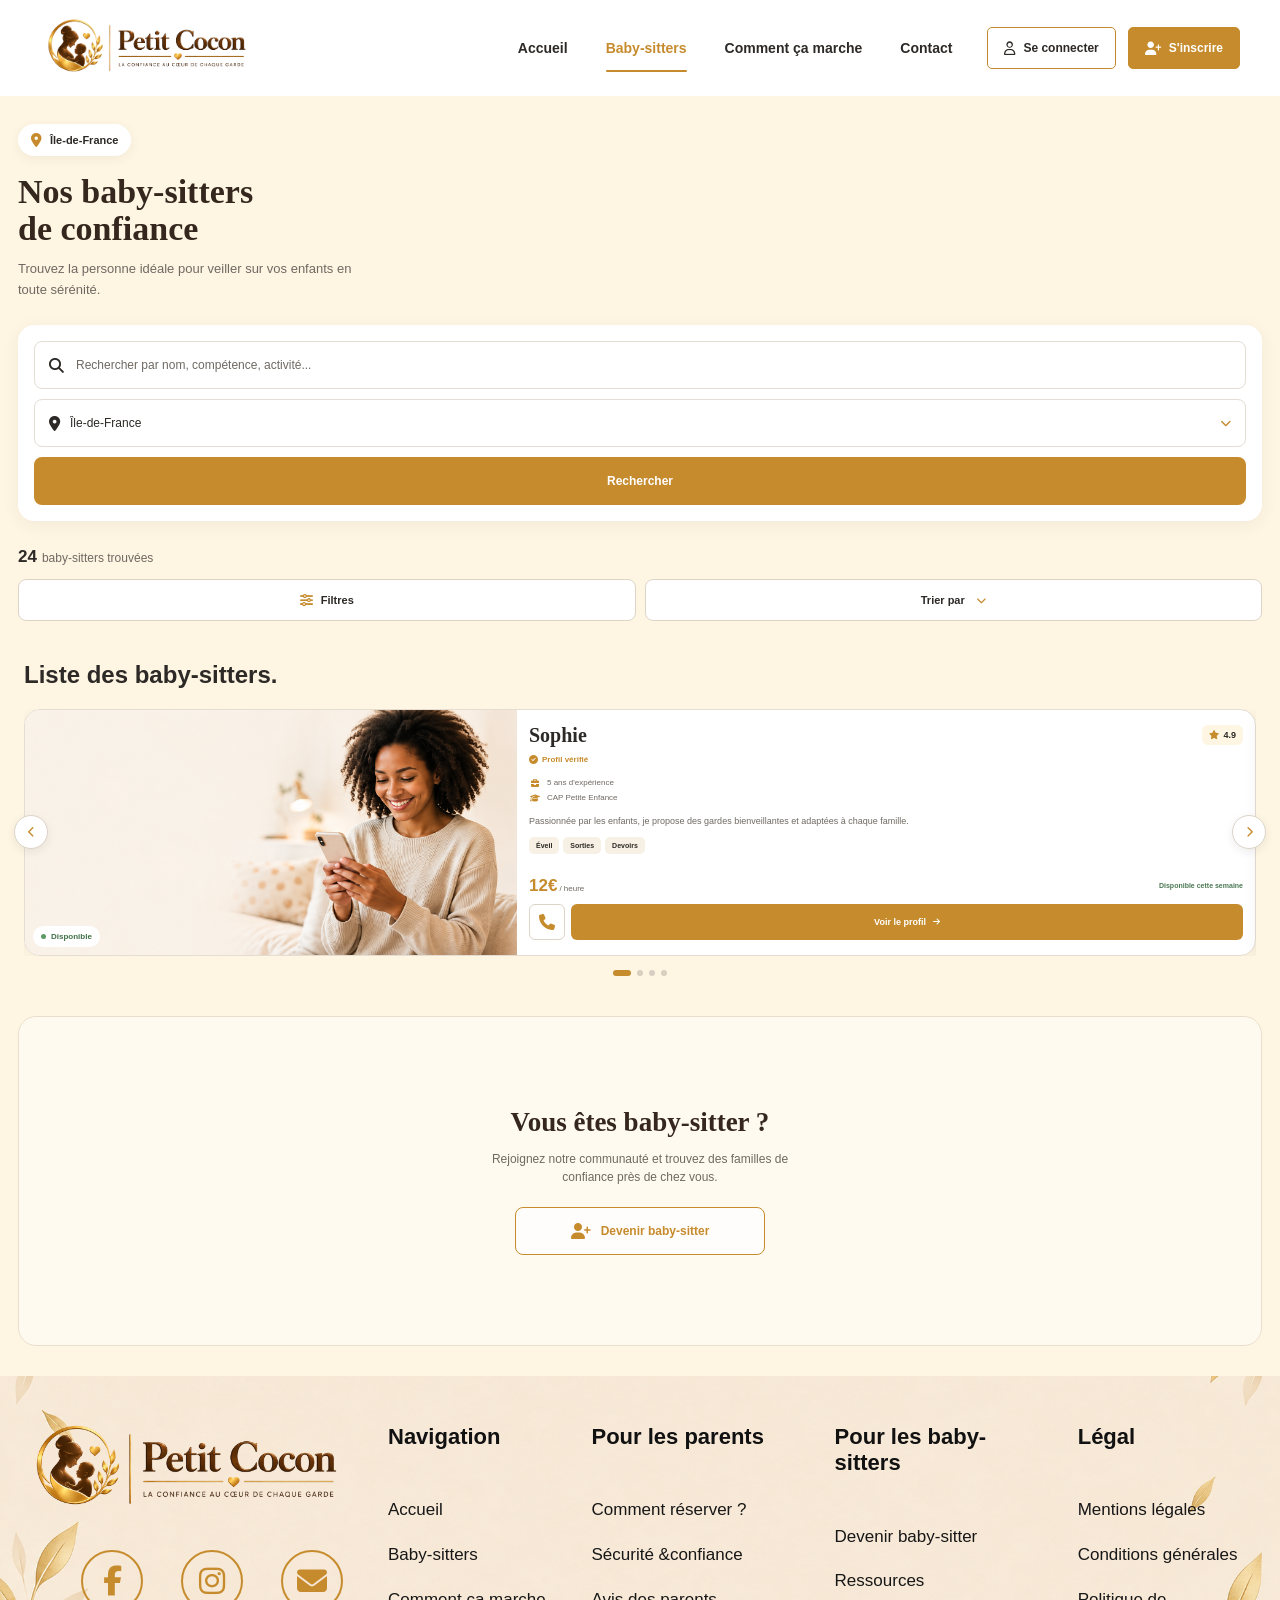
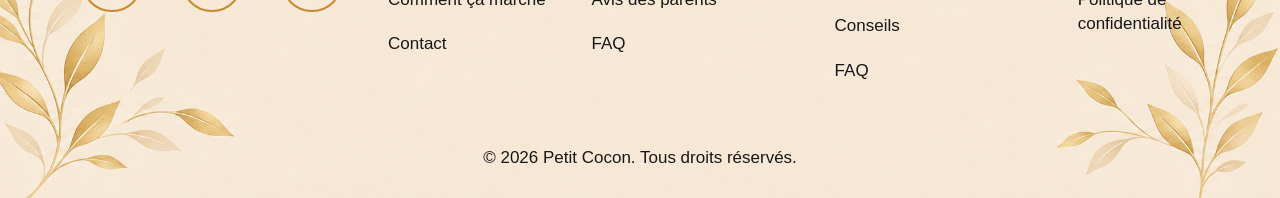
==== commit 537c3c0f: "Ajout de la dernière section de baby-sitter" ====
--- a/pages/baby-sitters.html
+++ b/pages/baby-sitters.html
@@ -440,6 +440,32 @@
 
 </section>
 
+<section class="babysitter-join-section" aria-labelledby="babysitter-join-title">
+
+    <div class="babysitter-join-card">
+
+        <div class="babysitter-join-content">
+
+            <h2 id="babysitter-join-title">
+                Vous êtes baby-sitter ?
+            </h2>
+
+            <p>
+                Rejoignez notre communauté et trouvez des familles
+                de confiance près de chez vous.
+            </p>
+
+            <a href="inscription.html" class="babysitter-join-button">
+                <i class="fa-solid fa-user-plus" aria-hidden="true"></i>
+                <span>Devenir baby-sitter</span>
+            </a>
+
+        </div>
+
+    </div>
+
+</section>
+
 </main>
 
 
--- a/css/babysitter.css
+++ b/css/babysitter.css
@@ -547,4 +547,106 @@
     width: 18px;
     border-radius: 10px;
     background-color: var(--primary);
+}
+
+/* ========================================
+   DEVENIR BABY-SITTER
+======================================== */
+
+.babysitter-join-section {
+    width: 100%;
+    padding: 10px 18px 30px;
+    background-color: #fef6e3;
+}
+
+.babysitter-join-card {
+    position: relative;
+    width: 100%;
+    min-height: 330px;
+
+    display: flex;
+    align-items: center;
+    justify-content: center;
+
+    padding: 28px 20px;
+    overflow: hidden;
+
+    border: 1px solid #eadfcf;
+    border-radius: 18px;
+
+    background-color: #fffaf0;
+    background-image: url("../assets/images/baby-sitters/babysitter-join.png");
+    background-repeat: no-repeat;
+    background-size: cover;
+    background-position: center;
+}
+
+.babysitter-join-content {
+    position: relative;
+    z-index: 2;
+
+    width: 100%;
+    max-width: 320px;
+
+    text-align: center;
+}
+
+.babysitter-join-content h2 {
+    margin: 0;
+
+    color: #35271d;
+
+    font-family: Georgia, "Times New Roman", serif;
+    font-size: 27px;
+    line-height: 1.15;
+    font-weight: 700;
+}
+
+.babysitter-join-content p {
+    max-width: 300px;
+
+    margin: 12px auto 20px;
+
+    color: var(--text-light);
+
+    font-size: 12px;
+    line-height: 1.55;
+}
+
+.babysitter-join-button {
+    width: 100%;
+    max-width: 250px;
+    min-height: 48px;
+
+    margin-inline: auto;
+
+    display: flex;
+    align-items: center;
+    justify-content: center;
+    gap: 10px;
+
+    border: 1px solid var(--primary);
+    border-radius: 8px;
+
+    background-color: rgba(255, 255, 255, 0.72);
+
+    color: var(--primary);
+
+    text-decoration: none;
+
+    font-size: 12px;
+    font-weight: 700;
+
+    transition:
+        background-color var(--transition),
+        color var(--transition);
+}
+
+.babysitter-join-button i {
+    font-size: 16px;
+}
+
+.babysitter-join-button:hover {
+    background-color: var(--primary);
+    color: var(--white);
 }
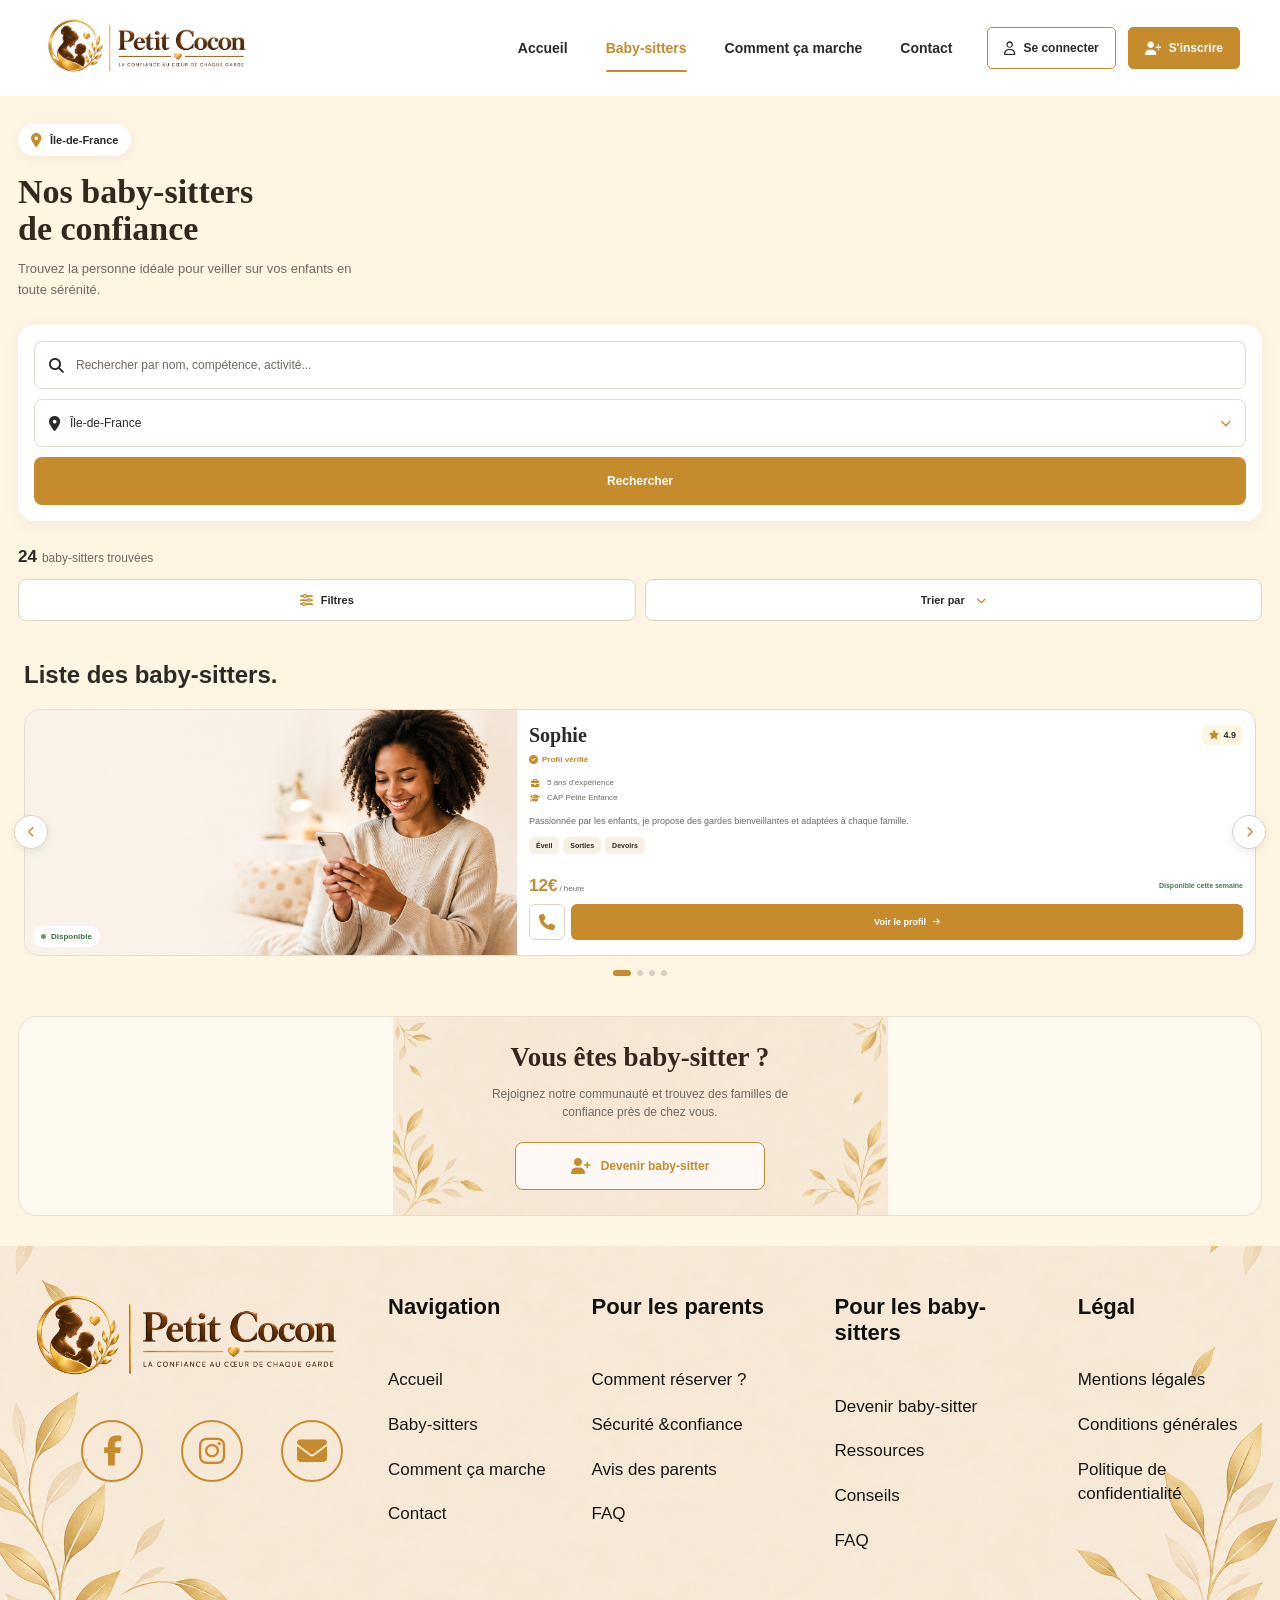
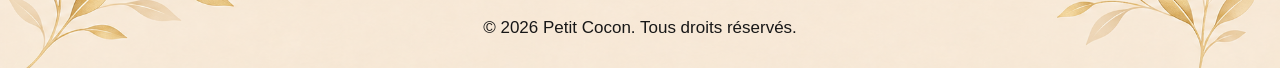
==== commit e7d84936: "Update de la dernière section de baby-sitter" ====
--- a/pages/baby-sitters.html
+++ b/pages/baby-sitters.html
@@ -455,7 +455,7 @@
                 de confiance près de chez vous.
             </p>
 
-            <a href="inscription.html" class="babysitter-join-button">
+            <a href="inscription-babysitter.html" class="babysitter-join-button">
                 <i class="fa-solid fa-user-plus" aria-hidden="true"></i>
                 <span>Devenir baby-sitter</span>
             </a>
--- a/css/babysitter.css
+++ b/css/babysitter.css
@@ -562,13 +562,13 @@
 .babysitter-join-card {
     position: relative;
     width: 100%;
-    min-height: 330px;
-
-    display: flex;
-    align-items: center;
-    justify-content: center;
-
-    padding: 28px 20px;
+    min-height: 200px;
+
+    display: flex;
+    align-items: center;
+    justify-content: center;
+
+    padding: 24px 18px;
     overflow: hidden;
 
     border: 1px solid #eadfcf;
@@ -577,7 +577,7 @@
     background-color: #fffaf0;
     background-image: url("../assets/images/baby-sitters/babysitter-join.png");
     background-repeat: no-repeat;
-    background-size: cover;
+    background-size: contain;
     background-position: center;
 }
 
@@ -604,7 +604,6 @@
 
 .babysitter-join-content p {
     max-width: 300px;
-
     margin: 12px auto 20px;
 
     color: var(--text-light);
@@ -629,7 +628,6 @@
     border-radius: 8px;
 
     background-color: rgba(255, 255, 255, 0.72);
-
     color: var(--primary);
 
     text-decoration: none;
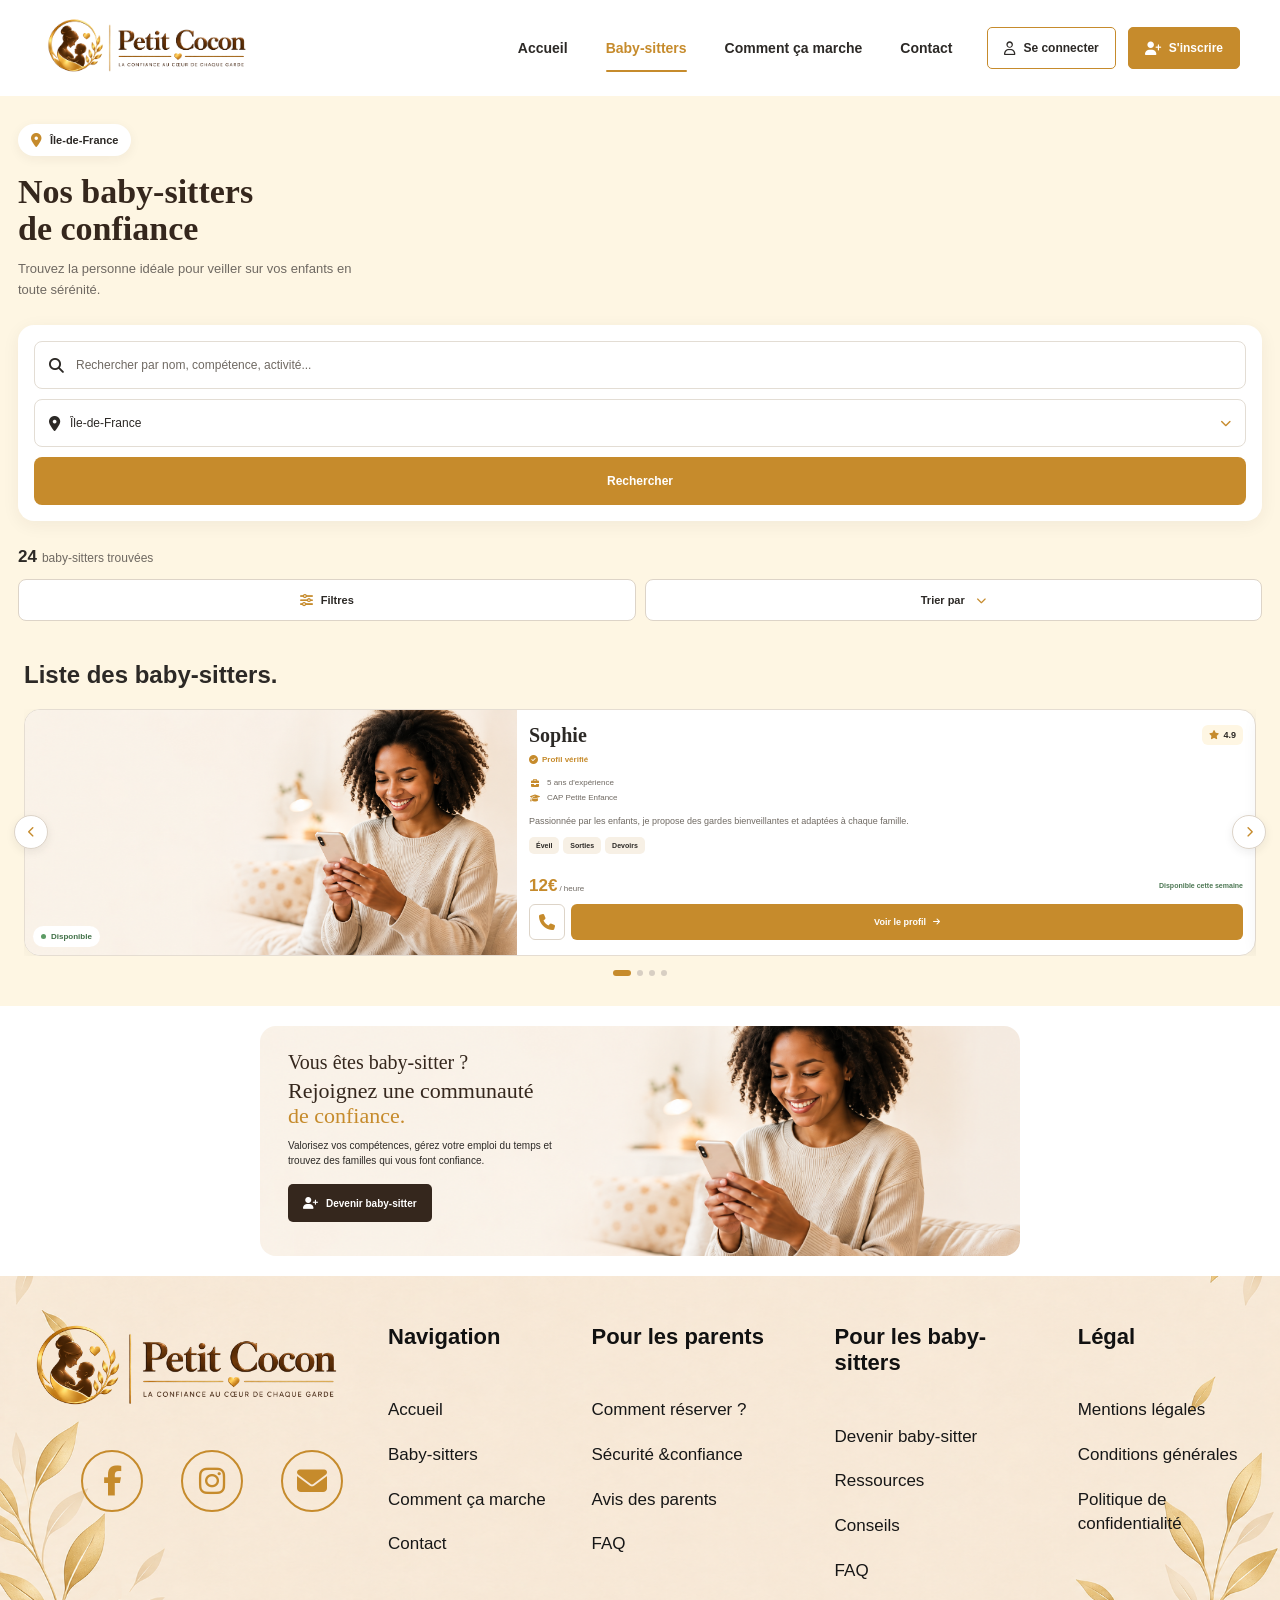
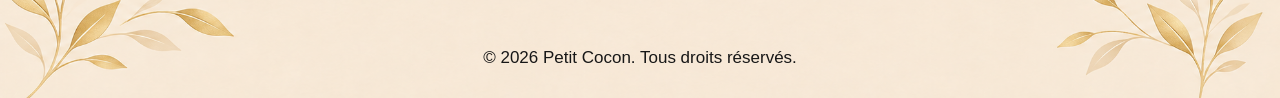
==== commit 565158a4: "Modification en cours. Page babysitters" ====
--- a/pages/baby-sitters.html
+++ b/pages/baby-sitters.html
@@ -440,31 +440,47 @@
 
 </section>
 
-<section class="babysitter-join-section" aria-labelledby="babysitter-join-title">
-
-    <div class="babysitter-join-card">
-
-        <div class="babysitter-join-content">
-
-            <h2 id="babysitter-join-title">
-                Vous êtes baby-sitter ?
-            </h2>
-
-            <p>
-                Rejoignez notre communauté et trouvez des familles
-                de confiance près de chez vous.
-            </p>
-
-            <a href="inscription-babysitter.html" class="babysitter-join-button">
-                <i class="fa-solid fa-user-plus" aria-hidden="true"></i>
-                <span>Devenir baby-sitter</span>
-            </a>
-
-        </div>
-
-    </div>
-
-</section>
+ <!-- ==========================================
+             ESPACE BABY-SITTER
+        ========================================== -->
+        
+        <section
+            class="babysitter-section"
+            aria-labelledby="babysitter-title"
+        >
+        
+            <div class="babysitter-container">
+        
+                <div class="babysitter-content">
+        
+                    <p class="babysitter-title">
+                        Vous êtes baby-sitter ?
+                    </p>
+        
+                    <h2 id="babysitter-title">
+                        Rejoignez une communauté
+                        <span>de confiance.</span>
+                    </h2>
+        
+                    <p class="babysitter-description">
+                        Valorisez vos compétences, gérez votre emploi
+                        du temps et trouvez des familles qui vous
+                        font confiance.
+                    </p>
+        
+                    <a
+                        href="inscription-babysitter.html"
+                        class="babysitter-btn"
+                    >
+                        <i class="fa-solid fa-user-plus" aria-hidden="true"></i>
+                        <span>Devenir baby-sitter</span>
+                    </a>
+        
+                </div>
+                
+            </div>
+        
+        </section>
 
 </main>
 
--- a/css/babysitter.css
+++ b/css/babysitter.css
@@ -549,102 +549,165 @@
     background-color: var(--primary);
 }
 
-/* ========================================
-   DEVENIR BABY-SITTER
-======================================== */
-
-.babysitter-join-section {
-    width: 100%;
-    padding: 10px 18px 30px;
-    background-color: #fef6e3;
-}
-
-.babysitter-join-card {
+/* ==========================================
+   ESPACE BABY-SITTER
+========================================== */
+
+.babysitter-section {
+    width: 100%;
+
+    padding: 20px 18px;
+
+}
+
+.babysitter-container {
     position: relative;
     width: 100%;
-    min-height: 200px;
-
-    display: flex;
+    max-width: 760px;
+    min-height: 230px;
+    margin: 0 auto;
+    overflow: hidden;
+    border-radius: 16px;
+
+    background-image: url("../assets/images/baby-sitters/babysitter-home.png");
+    background-repeat: no-repeat;
+    background-size: cover;
+    background-position: right center;
+}
+
+/* ==========================================
+   CONTENU
+========================================== */
+
+.babysitter-content {
+    position: relative;
+
+    z-index: 2;
+
+    width: 58%;
+
+    padding: 24px 0 24px 28px;
+}
+
+.babysitter-title {
+    margin: 0 0 4px;
+
+    color: #35271d;
+
+    font-family: Georgia, "Times New Roman", serif;
+
+    font-size: 20px;
+    line-height: 1.2;
+}
+
+.babysitter-content h2 {
+    margin: 0 0 10px;
+
+    color: #35271d;
+
+    font-family: Georgia, "Times New Roman", serif;
+
+    font-size: 22px;
+
+    line-height: 1.15;
+
+    font-weight: 400;
+}
+
+.babysitter-content h2 span {
+    display: block;
+
+    color: var(--primary);
+}
+
+.babysitter-description {
+    max-width: 280px;
+
+    margin: 0 0 16px;
+
+    color: var(--text);
+
+    font-size: 10px;
+
+    line-height: 1.5;
+}
+
+/* ==========================================
+   BOUTON
+========================================== */
+
+.babysitter-btn {
+    min-height: 38px;
+
+    display: inline-flex;
     align-items: center;
     justify-content: center;
 
-    padding: 24px 18px;
-    overflow: hidden;
-
-    border: 1px solid #eadfcf;
-    border-radius: 18px;
-
-    background-color: #fffaf0;
-    background-image: url("../assets/images/baby-sitters/babysitter-join.png");
-    background-repeat: no-repeat;
-    background-size: contain;
-    background-position: center;
-}
-
-.babysitter-join-content {
-    position: relative;
-    z-index: 2;
-
-    width: 100%;
-    max-width: 320px;
-
-    text-align: center;
-}
-
-.babysitter-join-content h2 {
-    margin: 0;
-
-    color: #35271d;
-
-    font-family: Georgia, "Times New Roman", serif;
-    font-size: 27px;
-    line-height: 1.15;
-    font-weight: 700;
-}
-
-.babysitter-join-content p {
-    max-width: 300px;
-    margin: 12px auto 20px;
-
-    color: var(--text-light);
-
+    gap: 8px;
+
+    padding: 0 15px;
+
+    border-radius: 5px;
+
+    background-color: #35271d;
+    color: var(--white);
+
+    font-size: 10px;
+    font-weight: 600;
+
+    text-decoration: none;
+}
+
+.babysitter-btn i {
     font-size: 12px;
-    line-height: 1.55;
-}
-
-.babysitter-join-button {
-    width: 100%;
-    max-width: 250px;
-    min-height: 48px;
-
-    margin-inline: auto;
-
-    display: flex;
-    align-items: center;
-    justify-content: center;
-    gap: 10px;
-
-    border: 1px solid var(--primary);
-    border-radius: 8px;
-
-    background-color: rgba(255, 255, 255, 0.72);
-    color: var(--primary);
-
-    text-decoration: none;
-
-    font-size: 12px;
-    font-weight: 700;
-
-    transition:
-        background-color var(--transition),
-        color var(--transition);
-}
-
-.babysitter-join-button i {
-    font-size: 16px;
-}
-
-.babysitter-join-button:hover {
-    background-color: var(--primary);
-    color: var(--white);
-}+}
+
+/* ==========================================
+   MOBILE
+========================================== */
+
+@media (max-width: 480px) {
+
+    .babysitter-section {
+        padding: 18px;
+    }
+
+    .babysitter-container {
+        min-height: 220px;
+
+        border-radius: 15px;
+
+        background-size: cover;
+
+        background-position: 55% center; /* background-position: 1% center; :Cela permet de choisir quelle partie de l'image reste visible sans jamais la déformer.*/
+        
+        background-repeat: no-repeat;
+    }
+
+    .babysitter-content {
+        width: 59%;
+
+        padding: 22px 0 20px 20px;
+    }
+
+    .babysitter-title {
+        font-size: 18px;
+    }
+
+    .babysitter-content h2 {
+        font-size: 19px;
+    }
+
+    .babysitter-description {
+        max-width: 205px;
+
+        font-size: 9px;
+    }
+
+    .babysitter-btn {
+        min-height: 35px;
+
+        padding-inline: 12px;
+
+        font-size: 9px;
+    }
